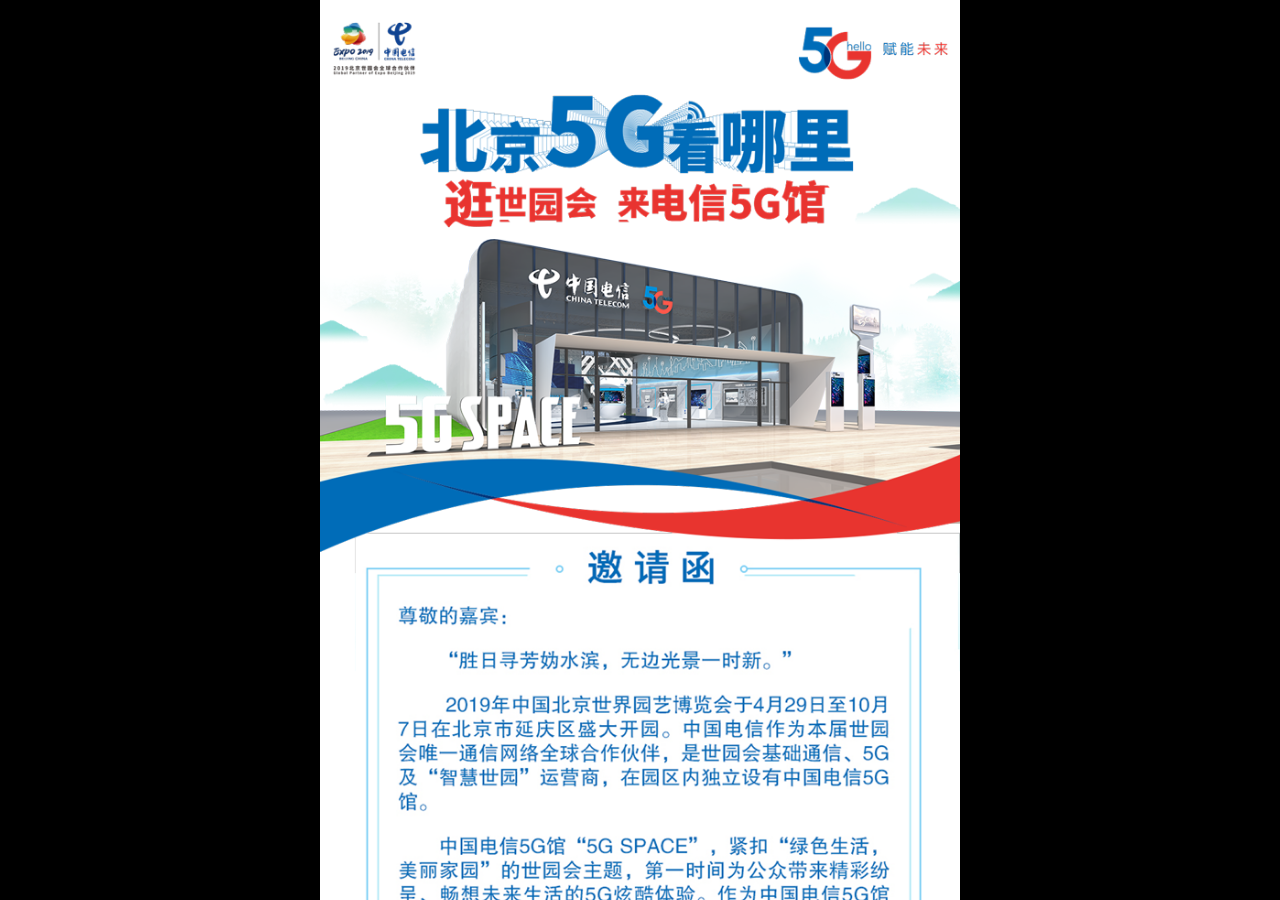
==== index.html @ b51d84d6 "音乐自动播放" ====
<!DOCTYPE html>
<html lang="zh-CN">
<head>
    <meta charset="utf-8"/>
    <meta HTTP-EQUIV="pragma" CONTENT="no-cache">
    <meta HTTP-EQUIV="Cache-Control" CONTENT="no-cache, must-revalidate">
    <meta HTTP-EQUIV="expires" CONTENT="0">
    <meta name="apple-touch-fullscreen" content="yes"/>
    <meta name="format-detection" content="telephone=no"/>
    <meta name="apple-mobile-web-app-capable" content="yes"/>
    <meta name="apple-mobile-web-app-status-bar-style" content="black"/>
    <meta http-equiv="Expires" content="-1"/>
    <meta http-equiv="pragram" content="no-cache"/>


    <title></title>
    <script type="text/javascript">
        if (/Android (\d+\.\d+)/.test(navigator.userAgent)) {
            var version = parseFloat(RegExp.$1);
            if (version > 2.3) {
                var phoneScale = parseInt(window.screen.width) / 640;
                document.write('<meta name="viewport" content="width=640, minimum-scale = ' + phoneScale + ', maximum-scale = ' + phoneScale + ', target-densitydpi=device-dpi">');
            } else {
                var phoneScale = parseInt(window.screen.width) / 640;
                document.write('<meta name="viewport" content="width=640, minimum-scale = ' + phoneScale + ', maximum-scale = ' + phoneScale + ', target-densitydpi=device-dpi">');
                //document.write('<meta name="viewport" content="width=640, target-densitydpi=device-dpi">');
            }
        } else {
            document.write('<meta name="viewport" content="width=640, user-scalable=no, target-densitydpi=device-dpi">');
        }
    </script>

    <link rel="stylesheet" type="text/css" href="config/css/tcool2.css"/>
    <link rel="stylesheet" type="text/css" href="testcss/index.css"/>
    <link rel="stylesheet" type="text/css" href="testcss/test.css"/>
</head>

<body class="app" >
	<audio autoplay>
		<source src="bgm04.mp3" type="audio/mpeg">
		您的浏览器不支持 audio 元素。
	</audio>
<section id="app-content" >
    <section class="pages"  >
		<section class="page white"> 
            <img class="title_01" src="images/asd1.png"/>             
        </section>		
		
		<section class="page white"> 
            <img class="title_02" src="images/asd2.png"/>             
        </section>		

		<section class="page white"> 
            <img class="title_02" src="images/asd3.png"/>             
        </section>		
		
		<section class="page white"> 
            <img class="title_02" src="images/asd4.png"/>             
        </section>		
		
		<section class="page white"> 
            <img class="title_02" src="images/asd5.png"/>             
        </section>		
		
		<section class="page white"> 
            <img class="title_02" src="images/asd6.png"/>             
        </section>		
		
		<section class="page white"> 
            <img class="title_02" src="images/asd7.png"/>             
        </section>		
        		
  
    </section>
</section>

<!--<script src="../target/target-script.js"></script>-->

<script type="text/javascript" src="config/js/mini/preloadjs-0.4.1.js"></script>
<script type="text/javascript" src="config/user/libConfig.js"></script>
<script type="text/javascript" src="config/js/mini/jquery-2.1.1.js"></script>
<script type="text/javascript" src="config/js/mini/jquery.touchSwipe.js"></script>
<!--<script type="text/javascript" src="config/js/new_wxshare.js"></script>-->
 <script type="text/javascript" src="config/js/mini/WeixinApi.js"></script>

<script type="text/javascript" src="config/js/tcool.js"></script>
<script type="text/javascript">
			var link = window.location.href;
            // 开启Api的debug模式
            WeixinApi.enableDebugMode();
            // 给按钮增加click事件：请不要太纠结这个写法，demo而已
            var addEvent = function(elId,listener){
                document.getElementById(elId)
                        .addEventListener('click',function(e){
                            if(!window.WeixinApi || !window.WeixinJSBridge) {
                                alert('请确认您是在微信内置浏览器中打开的，并且WeixinApi.js已正确引用');
                                e.preventDefault();
                                return false;
                            }
                            listener(this,e);
                        },false);
            };
            // 两个Flag
            
            var optionMenuOn = true;
            var toolbarOn = true;
            // 需要分享的内容，请放到ready里
            WeixinApi.ready(function(Api) {
                // 微信分享的数据
                var wxData = {
                    "appId": "", // 服务号可以填写appId
                    "imgUrl" : link+'/images/share.jpg',
                    "link" : link,
                    "title": "中国电信世园会5G馆”邀请函 ",
                    "desc" : ""                    
                };
                // 分享的回调
                var wxCallbacks = {
                    // 分享操作开始之前
                    ready : function() {
                        // 你可以在这里对分享的数据进行重组
                       // alert("准备分享");
                    },
                    // 分享被用户自动取消
                    cancel : function(resp) {
                        // 你可以在你的页面上给用户一个小Tip，为什么要取消呢？
                        //alert("分享被取消，msg=" + resp.err_msg);
                    },
                    // 分享失败了
                    fail : function(resp) {
                        // 分享失败了，是不是可以告诉用户：不要紧，可能是网络问题，一会儿再试试？
                       // alert("分享失败，msg=" + resp.err_msg);
                    },
                    // 分享成功
                    confirm : function(resp) {
                        // 分享成功了，我们是不是可以做一些分享统计呢？
                      //  alert("分享成功，msg=" + resp.err_msg);
                    },
                    // 整个分享过程结束
                    all : function(resp,shareTo) {
                        // 如果你做的是一个鼓励用户进行分享的产品，在这里是不是可以给用户一些反馈了？
                       // alert("分享" + (shareTo ? "到" + shareTo : "") + "结束，msg=" + resp.err_msg);
                    }
                };
                // 用户点开右上角popup菜单后，点击分享给好友，会执行下面这个代码
//              Api.shareToFriend(wxData, wxCallbacks);
                // 点击分享到朋友圈，会执行下面这个代码
                Api.shareToTimeline(wxData, wxCallbacks);
                // 点击分享到腾讯微博，会执行下面这个代码
//              Api.shareToWeibo(wxData, wxCallbacks);
                // iOS上，可以直接调用这个API进行分享，一句话搞定
                Api.generalShare(wxData,wxCallbacks);
                // 有可能用户是直接用微信“扫一扫”打开的，这个情况下，optionMenu是off状态
                // 为了方便用户测试，我先来trigger show一下
//              var elOptionMenu = document.getElementById('optionMenu');
//              elOptionMenu.click(); // 先隐藏
//              elOptionMenu.click(); // 再显示
            });

        </script>

<!-- SiteCatalyst code version: H.25.5.
Copyright 1997-2008 Omniture, Inc. More info available at http://www.omniture.com -->
<script language="JavaScript" type="text/javascript" src="scripts/s_code_microsite_p4.js"></script>
<script language="JavaScript" type="text/javascript">
		s.pageName="cn:campaign:ctv:curveduhdwap_20141111_371:homepage"
		s.hier1="cn>campaign>ctv>curveduhdwap_20141111_371>homepage"
		s.channel="cn:campaign"
		s.prop1="cn"
		s.prop2="cn:campaign"
		s.prop3="cn:campaign:ctv"
		s.prop4="cn:campaign:ctv:curveduhdwap_20141111_371"
		s.prop5="cn:campaign:ctv:curveduhdwap_20141111_371:homepage"

/************* LOCALIZE THE RSID AND DO NOT ALTER ANYTHING BELOW THIS LINE ! **************/
		var s_code=s.t();if(s_code)document.write(s_code)
</script>
<script language="JavaScript" type="text/javascript">
//	<!--
	if(navigator.appVersion.indexOf('MSIE')>=0)document.write(unescape('%3C')+'\!-'+'-')
	//-->
</script>
<noscript>
</noscript><!--/DO NOT REMOVE/-->
<!-- End SiteCatalyst code version: H.25.5. -->
<!--
<script type="text/javascript">
    window.WeinreServerId = "http://127.0.0.1:8080/project/index.html#anonymous";
</script>-->
</body>
</html>
---- config/css/tcool2.css ----
body {
    font-family: "Arial";
    font-size: 75%;
    color: #000;
    background: #000;
    margin: 0;
    padding: 0;
    font-weight: normal;
    -webkit-overflow-scrolling: touch;
}
html.app, body.app {
    height: 100%;
    position: relative;
    overflow: hidden;
}
a, img {
	outline:none;
	blr:expression(this.onFocus=this.blur());
    -webkit-touch-callout: none; /* 禁止长按链接与图片弹出菜单 */
}
html, body {
    -webkit-user-select: none;   /* 禁止选中文本（如无文本选中需求，此为必选项） */
    user-select: none;
}

.app{}
#app-content {
    min-width: 200px;
    max-width: 640px;
    /*width: 100%;*/
    height: 100%;
    overflow: hidden;
    margin: auto;
    /*display: none;*/
    position: relative;
    /*background: #ffff00;*/
}
div {
    display: block;
}

.pages {
    position: relative;
    width: 100%;
    height: 100%;
    overflow: hidden;
    z-index: 1;
}
.page.high {
    background: #000000;
}
.page{
    height: 100%;
    position: relative;
    width: 100%;
    overflow: hidden;
    /*border: 3px skyblue solid;*/
    /*background-color: #07A326;*/
}
.pageScreens{width: 100%;height: 100%;display: -webkit-box;-webkit-box-orient:horizontal;}
.page-screen{width: 100%;height: 100%;}


.page-content {
    width: 100%;
    height: 2px;
    position: absolute;
    top: 50%;
    left: 0;
    margin-top: -1px;
    /*border: 3px #07A326 solid;*/
}

*{
    -webkit-transition-property: all ;
    -moz-transition-property: all ;
    -ms-transition-property: all ;
    -o-transition-property: all ;
    transition-property: all ;
}



/*+++++++++ weixinShare closeBtn样式++++++++++++++++++++++++++++=*/
.m-weixinShareLayer {
    width: 640px;
    height: 100%;
    text-align: center;
    position: absolute;
    display: none;
    opacity: 0;
    top:0px;
    left:0px;
    transition: all .5s ease-out;
    background-color: rgba(0, 0, 0, 0);    
}
.sharelayer{
    position: absolute;
 	top:0px;
    left:0px;
    width: 640px;
    height: 100%;
    background-color: rgba(255, 0, 0, 0);    
}
.m-show{display: block;}
.page-link .pop-show{
    background-color: rgba(0, 0, 0, .6);
	opacity: 1;
}
.m-weixinShareLayer-close {
    width: 100px;
    height: 100px;
    background: rgba(255, 0, 0, .6);
    border-radius: 50%;
    display: block;
    position: absolute;
    top: -30px;
    right: -30px;
    -webkit-transition: all .6s;
    -webkit-transform: translate(100%, -100%)
}
.m-weixinShareLayer-close::after, .m-weixinShareLayer-close::before {
    width: 42px;
    height: 4px;
    background-color: #fff;
    border-radius: 2px;
    content: '';
    display: block;
    position: absolute;
    bottom: 35px;
    left: 15px;
    -webkit-transform: rotateZ(45deg);
}

.m-weixinShareLayer-close::before {
    -webkit-transform: rotateZ(-45deg);
}

.m-weixinShareLayer-close::after {
    -webkit-transform: rotateZ(45deg);
}

.pop-show .m-weixinShareLayer-close {
    -webkit-transform: translate(0%, 0);
    transform: translate(0%, 0);
}
/*+++++++++ weixinShare closeBtn样式++++++++++++++++++++++++++++=*/
/*+++++++++++动画+++++++++++*/
.fade{opacity: 0;}
.start .fade{opacity: 1;}
.up .fade , .down .fade {opacity: 0;}

.moveL30{position: absolute;-webkit-transform:translateX(-30px);transform:translateX(-30px);}
.start .moveL30{-webkit-transform:translateX(0px);transform:translateX(0px);}
.up .moveL30,.down .moveL30{-webkit-transform:translateX(-30px);transform:translateX(-30px);}

.moveL50{position: absolute;-webkit-transform:translateX(-50px);transform:translateX(-50px);}
.start .moveL50{-webkit-transform:translateX(0px);transform:translateX(0px);}
.up .moveL50,.down .moveL50{-webkit-transform:translateX(-50px);transform:translateX(-50px);}

.moveL80{position: absolute;-webkit-transform:translateX(-80px);transform:translateX(-80px);}
.start .moveL80{-webkit-transform:translateX(0px);transform:translateX(0px);}
.up .moveL80,.down .moveL80{-webkit-transform:translateX(-80px);transform:translateX(-80px);}

.moveL120{position: absolute;-webkit-transform:translateX(-120px);transform:translateX(-120px);}
.start .moveL120{-webkit-transform:translateX(0px);transform:translateX(0px);}
.up .moveL120,.down .moveL120{-webkit-transform:translateX(-120px);transform:translateX(-120px);}

.moveL150{position: absolute;-webkit-transform:translateX(-150px);transform:translateX(-150px);}
.start .moveL150{-webkit-transform:translateX(0px);transform:translateX(0px);}
.up .moveL150,.down .moveL150{-webkit-transform:translateX(-150px);transform:translateX(-150px);}

.moveL200{position: absolute;-webkit-transform:translateX(-200px);transform:translateX(-200px);}
.start .moveL200{-webkit-transform:translateX(0px);transform:translateX(0px);}
.up .moveL200,.down .moveL200{-webkit-transform:translateX(-200px);transform:translateX(-200px);}

.moveL250{position: absolute;-webkit-transform:translateX(-250px);transform:translateX(-250px);}
.start .moveL250{-webkit-transform:translateX(0px);transform:translateX(0px);}
.up .moveL250,.down .moveL250{-webkit-transform:translateX(-250px);transform:translateX(-250px);}

.moveL300{position: absolute;-webkit-transform:translateX(-300px);transform:translateX(-300px);}
.start .moveL300{-webkit-transform:translateX(0px);transform:translateX(0px);}
.up .moveL300,.down .moveL300{-webkit-transform:translateX(-300px);transform:translateX(-300px);}

.moveL400{position: absolute;-webkit-transform:translateX(-400px);transform:translateX(-400px);}
.start .moveL400{-webkit-transform:translateX(0px);transform:translateX(0px);}
.up .moveL400,.down .moveL400{-webkit-transform:translateX(-400px);transform:translateX(-400px);}

.moveL500{position: absolute;-webkit-transform:translateX(-500px);transform:translateX(-500px);}
.start .moveL500{-webkit-transform:translateX(0px);transform:translateX(0px);}
.up .moveL500,.down .moveL500{-webkit-transform:translateX(-500px);transform:translateX(-500px);}

.moveR30{position: absolute;-webkit-transform:translateX(30px);transform:translateX(30px);}
.start .moveR30{-webkit-transform:translateX(0px);transform:translateX(0px);}
.up .moveR30,.down .moveR30{-webkit-transform:translateX(30px);transform:translateX(30px);}

.moveR50{position: absolute;-webkit-transform:translateX(50px);transform:translateX(50px);}
.start .moveR50{-webkit-transform:translateX(0px);transform:translateX(0px);}
.up .moveR50,.down .moveR50{-webkit-transform:translateX(50px);transform:translateX(50px);}

.moveR80{position: absolute;-webkit-transform:translateX(80px);transform:translateX(80px);}
.start .moveR80{-webkit-transform:translateX(0px);transform:translateX(0px);}
.up .moveR80,.down .moveR80{-webkit-transform:translateX(80px);transform:translateX(80px);}

.moveR120{position: absolute;-webkit-transform:translateX(120px);transform:translateX(120px);}
.start .moveR120{-webkit-transform:translateX(0px);transform:translateX(0px);}
.up .moveR120,.down .moveR120{-webkit-transform:translateX(120px);transform:translateX(120px);}

.moveR150{position: absolute;-webkit-transform:translateX(180px);transform:translateX(180px);}
.start .moveR150{-webkit-transform:translateX(0px);transform:translateX(0px);}
.up .moveR150,.down .moveR150{-webkit-transform:translateX(180px);transform:translateX(180px);}

.moveR200{position: absolute;-webkit-transform:translateX(200px);transform:translateX(200px);}
.start .moveR200{-webkit-transform:translateX(0px);transform:translateX(0px);}
.up .moveR200,.down .moveR200{-webkit-transform:translateX(200px);transform:translateX(200px);}

.moveR250{position: absolute;-webkit-transform:translateX(250px);transform:translateX(250px);}
.start .moveR250{-webkit-transform:translateX(0px);transform:translateX(0px);}
.up .moveR250,.down .moveR250{-webkit-transform:translateX(250px);transform:translateX(250px);}

.moveR300{position: absolute;-webkit-transform:translateX(300px);transform:translateX(300px);}
.start .moveR300{-webkit-transform:translateX(0px);transform:translateX(0px);}
.up .moveR300,.down .moveR300{-webkit-transform:translateX(300px);transform:translateX(300px);}

.moveR400{position: absolute;-webkit-transform:translateX(400px);transform:translateX(400px);}
.start .moveR400{-webkit-transform:translateX(0px);transform:translateX(0px);}
.up .moveR400,.down .moveR400{-webkit-transform:translateX(400px);transform:translateX(400px);}

.moveR500{position: absolute;-webkit-transform:translateX(500px);transform:translateX(500px);}
.start .moveR500{-webkit-transform:translateX(0px);transform:translateX(0px);}
.up .moveR500,.down .moveR500{-webkit-transform:translateX(500px);transform:translateX(500px);}


.moveT30{position: absolute;-webkit-transform:translateY(-30px);transform:translateY(-30px);}
.start .moveT30{ -webkit-transform:translateY(0px);transform:translateY(0px);}
.up .moveT30{-webkit-transform:translateY(-30px);transform:translateY(-30px);}
.down .moveT30{-webkit-transform:translateY(30px);transform:translateY(30px);}

.moveT50{position: absolute;-webkit-transform:translateY(-50px);transform:translateY(-50px);}
.start .moveT50{ -webkit-transform:translateY(0px);transform:translateY(0px);}
.up .moveT50{-webkit-transform:translateY(-50px);transform:translateY(-50px);}
.down .moveT50{-webkit-transform:translateY(50px);transform:translateY(50px);}

.moveT80{position: absolute;-webkit-transform:translateY(-80px);transform:translateY(-80px);}
.start .moveT80{ -webkit-transform:translateY(0px);transform:translateY(0px);}
.up .moveT80{-webkit-transform:translateY(-80px);transform:translateY(-80px);}
.down .moveT80{-webkit-transform:translateY(80px);transform:translateY(80px);}

.moveT120{position: absolute;-webkit-transform:translateY(-120px);transform:translateY(-120px);}
.start .moveT120{ -webkit-transform:translateY(0px);transform:translateY(0px);}
.up .moveT120{-webkit-transform:translateY(-120px);transform:translateY(-120px);}
.down .moveT120{-webkit-transform:translateY(120px);transform:translateY(120px);}

.moveT150{position: absolute;-webkit-transform:translateY(-150px);transform:translateY(-150px);}
.start .moveT150{ -webkit-transform:translateY(0px);transform:translateY(0px);}
.up .moveT150{-webkit-transform:translateY(-150px);transform:translateY(-150px);}
.down .moveT150{-webkit-transform:translateY(150px);transform:translateY(150px);}

.moveT200{position: absolute;-webkit-transform:translateY(-200px);transform:translateY(-200px);}
.start .moveT200{ -webkit-transform:translateY(0px);transform:translateY(0px);}
.up .moveT200{-webkit-transform:translateY(-200px);transform:translateY(-200px);}
.down .moveT200{-webkit-transform:translateY(200px);transform:translateY(200px);}

.moveT250{position: absolute;-webkit-transform:translateY(-250px);transform:translateY(-250px);}
.start .moveT250{ -webkit-transform:translateY(0px);transform:translateY(0px);}
.up .moveT250{-webkit-transform:translateY(-250px);transform:translateY(-250px);}
.down .moveT250{-webkit-transform:translateY(250px);transform:translateY(250px);}

.moveT300{position: absolute;-webkit-transform:translateY(-300px);transform:translateY(-300px);}
.start .moveT300{ -webkit-transform:translateY(0px);transform:translateY(0px);}
.up .moveT300{-webkit-transform:translateY(-300px);transform:translateY(-300px);}
.down .moveT300{-webkit-transform:translateY(300px);transform:translateY(300px);}

.moveT400{position: absolute;-webkit-transform:translateY(-400px);transform:translateY(-400px);}
.start .moveT400{ -webkit-transform:translateY(0px);transform:translateY(0px);}
.up .moveT400{-webkit-transform:translateY(-400px);transform:translateY(-400px);}
.down .moveT400{-webkit-transform:translateY(400px);transform:translateY(400px);}

.moveT500{position: absolute;-webkit-transform:translateY(-500px);transform:translateY(-500px);}
.start .moveT500{ -webkit-transform:translateY(0px);transform:translateY(0px);}
.up .moveT500{-webkit-transform:translateY(-500px);transform:translateY(-500px);}
.down .moveT500{-webkit-transform:translateY(500px);transform:translateY(500px);}


.moveB30{position: absolute;-webkit-transform:translateY(30px);transform:translateY(30px);}
.start .moveB30{ -webkit-transform:translateY(0px);transform:translateY(0px);}
.up .moveB30{-webkit-transform:translateY(30px);transform:translateY(30px);}
.down .moveB30{-webkit-transform:translateY(-30px);transform:translateY(-30px);}

.moveB50{position: absolute;-webkit-transform:translateY(50px);transform:translateY(50px);}
.start .moveB50{ -webkit-transform:translateY(0px);transform:translateY(0px);}
.up .moveB50{-webkit-transform:translateY(50px);transform:translateY(50px);}
.down .moveB50{-webkit-transform:translateY(-50px);transform:translateY(-50px);}

.moveB80{position: absolute;-webkit-transform:translateY(80px);transform:translateY(80px);}
.start .moveB80{ -webkit-transform:translateY(0px);transform:translateY(0px);}
.up .moveB80{-webkit-transform:translateY(80px);transform:translateY(80px);}
.down .moveB80{-webkit-transform:translateY(-80px);transform:translateY(-80px);}

.moveB120{position: absolute;-webkit-transform:translateY(120px);transform:translateY(120px);}
.start .moveB120{ -webkit-transform:translateY(0px);transform:translateY(0px);}
.up .moveB120{-webkit-transform:translateY(120px);transform:translateY(120px);}
.down .moveB120{-webkit-transform:translateY(-120px);transform:translateY(-120px);}

.moveB150{position: absolute;-webkit-transform:translateY(150px);transform:translateY(150px);}
.start .moveB150{ -webkit-transform:translateY(0px);transform:translateY(0px);}
.up .moveB150{-webkit-transform:translateY(150px);transform:translateY(150px);}
.down .moveB150{-webkit-transform:translateY(-150px);transform:translateY(-150px);}

.moveB200{position: absolute;-webkit-transform:translateY(200px);transform:translateY(200px);}
.start .moveB200{ -webkit-transform:translateY(0px);transform:translateY(0px);}
.up .moveB200{-webkit-transform:translateY(200px);transform:translateY(200px);}
.down .moveB200{-webkit-transform:translateY(-200px);transform:translateY(-200px);}

.moveB300{position: absolute;-webkit-transform:translateY(300px);transform:translateY(300px);}
.start .moveB300{ -webkit-transform:translateY(0px);transform:translateY(0px);}
.up .moveB300{-webkit-transform:translateY(300px);transform:translateY(300px);}
.down .moveB300{-webkit-transform:translateY(-300px);transform:translateY(-300px);}

.moveB400{position: absolute;-webkit-transform:translateY(400px);transform:translateY(400px);}
.start .moveB400{ -webkit-transform:translateY(0px);transform:translateY(0px);}
.up .moveB400{-webkit-transform:translateY(400px);transform:translateY(400px);}
.down .moveB400{-webkit-transform:translateY(-400px);transform:translateY(-400px);}

.moveB500{position: absolute;-webkit-transform:translateY(500px);transform:translateY(500px);}
.start .moveB500{ -webkit-transform:translateY(0px);transform:translateY(0px);}
.up .moveB500{-webkit-transform:translateY(500px);transform:translateY(500px);}
.down .moveB500{-webkit-transform:translateY(-500px);transform:translateY(-500px);}

.scale30{-webkit-transform:scale(.3);transform:scale(.3);}
.start .scale30{-webkit-transform:scale(1);transform:scale(1);}
.up .scale30,.down .scale30{-webkit-transform:scale(.3);transform:scale(.3);}

.scale50{-webkit-transform:scale(.5);transform:scale(.5);}
.start .scale50{-webkit-transform:scale(1);transform:scale(1);}
.up .scale50,.down .scale50{-webkit-transform:scale(.5);transform:scale(.5);}

.scale60{-webkit-transform:scale(.6);transform:scale(.6);}
.start .scale60{-webkit-transform:scale(1);transform:scale(1);}
.up .scale60,.down .scale60{-webkit-transform:scale(.6);transform:scale(.6);}

.skewXL30{-webkit-transform:skewX(30deg);transform:skewX(30deg);}
.start .skewXL30{-webkit-transform:skewX(0deg);transform:skewX(0deg);}
.up .skewXL30,.down .skewLX30{-webkit-transform:skewX(30deg);transform:skewX(30deg);}

.skewXL45{-webkit-transform:skewX(45deg);transform:skewX(45deg);}
.start .skewXL45{-webkit-transform:skewX(0deg);transform:skewX(0deg);}
.up .skewXL45,.down .skewXL45{-webkit-transform:skewX(45deg);transform:skewX(45deg);}

.skewXL60{-webkit-transform:skewX(60deg);transform:skewX(60deg);}
.start .skewXL60{-webkit-transform:skewX(0deg);transform:skewX(0deg);}
.up .skewXL60,.down .skewXL60{-webkit-transform:skewX(60deg);transform:skewX(60deg);}

.skewXL90{-webkit-transform:skewX(90deg);transform:skewX(90deg);}
.start .skewXL90{-webkit-transform:skewX(0deg);transform:skewX(0deg);}
.up .skewXL90,.down .skewXL90{-webkit-transform:skewX(90deg);transform:skewX(90deg);}


.skewXR30{-webkit-transform:skewX(-30deg);transform:skewX(-30deg);}
.start .skewXR30{-webkit-transform:skewX(0deg);transform:skewX(0deg);}
.up .skewXR30,.down .skewXR30{-webkit-transform:skewX(-30deg);transform:skewX(-30deg);}

.skewXR45{-webkit-transform:skewX(-45deg);transform:skewX(-45deg);}
.start .skewXR45{-webkit-transform:skewX(0deg);transform:skewX(0deg);}
.up .skewXR45,.down .skewXR45{-webkit-transform:skewX(-45deg);transform:skewX(-45deg);}

.skewXR60{-webkit-transform:skewX(-60deg);transform:skewX(-60deg);}
.start .skewXR60{-webkit-transform:skewX(0deg);transform:skewX(0deg);}
.up .skewXR60,.down .skewXR60{-webkit-transform:skewX(-60deg);transform:skewX(-60deg);}

.skewXR90{-webkit-transform:skewX(-90deg);transform:skewX(-90deg);}
.start .skewXR90{-webkit-transform:skewX(0deg);transform:skewX(0deg);}
.up .skewXR90,.down .skewXR90{-webkit-transform:skewX(-90deg);transform:skewX(-90deg);}



.skewY30{-webkit-transform:skew(30deg,30deg);transform:skew(30deg,30deg);}
.start .skewY30{-webkit-transform:skew(0deg,0deg);transform:skew(0deg,0deg);}
.up .skewY30,.down .skewY30{-webkit-transform:skew(30deg,30deg);transform:skew(30deg,30deg);}

.rotateX90{-webkit-transform:rotateX(90deg);transform:rotateX(90deg);}
.start .rotateX90{-webkit-transform:rotateX(0deg);transform:rotateX(0deg);}
.up .rotateX90,.down .rotateX90{-webkit-transform:rotateX(90deg);transform:rotateX(90deg);}


.rotateY90{-webkit-transform:rotateY(90deg);transform:rotateY(90deg);}
.start .rotateY90{-webkit-transform:rotateY(0deg);transform:rotateY(0deg);}
.up .rotateY90,.down .rotateY90{-webkit-transform:rotateY(90deg);transform:rotateY(90deg);}

.rotate30{-webkit-transform:rotate(30deg);transform:rotate(30deg);}
.start .rotate30{ -webkit-transform:rotate(0deg);transform:rotate(0deg);}
.up .rotate30,.down .rotate30{-webkit-transform:rotate(30deg);transform:rotate(30deg);}

.rotate45{-webkit-transform:rotate(45deg);transform:rotate(45deg);}
.start .rotate45{ -webkit-transform:rotate(0deg);transform:rotate(0deg);}
.up .rotate45,.down .rotate45{-webkit-transform:rotate(45deg);transform:rotate(45deg);}

.rotate60{-webkit-transform:rotate(60deg);transform:rotate(60deg);}
.start .rotate60{ -webkit-transform:rotate(0deg);transform:rotate(0deg);}
.up .rotate60,.down .rotate60{-webkit-transform:rotate(60deg);transform:rotate(60deg);}

.rotate90{-webkit-transform:rotate(90deg);transform:rotate(90deg);}
.start .rotate90{ -webkit-transform:rotate(0deg);transform:rotate(0deg);}
.up .rotate90,.down .rotate90{-webkit-transform:rotate(90deg);transform:rotate(90deg);}

.r9{-webkit-transform:rotate(90deg) scale(.1);transform:rotate(90deg) scale(.1);}
.start .r9{ -webkit-transform:rotate(0deg) scale(1);transform:rotate(0deg) scale(1);}
.up .r9,.down .r9{-webkit-transform:rotate(90deg) scale(.1);transform:rotate(90deg) scale(.1);}

.moveL100{-webkit-transform:translateX(-100%);transform:translateX(-100%);}
.start .moveL100{-webkit-transform:translateX(0%);transform:translateX(0%);}
.up .moveL100, .down .moveL100{-webkit-transform:translateX(-100%);transform:translateX(-100%);}

/*//++++ duration++++++++++++++++++++++*/
.duration_01{
    -webkit-transition-duration: .1s;
    -moz-transition-duration: .1s ;
    -ms-transition-duration: .1s ;
    -o-transition-duration: .1s ;
    transition-duration:.1s;
}
.duration_02{
    -webkit-transition-duration: .2s;
    -moz-transition-duration: .2s ;
    -ms-transition-duration: .2s ;
    -o-transition-duration: .2s ;
    transition-duration:.2s;
}
.duration_03{
    -webkit-transition-duration: .3s;
    -moz-transition-duration: .3s ;
    -ms-transition-duration: .3s ;
    -o-transition-duration: .3s ;
    transition-duration:.3s;
}
.duration_04{
    -webkit-transition-duration: .4s;
    -moz-transition-duration: .4s ;
    -ms-transition-duration: .4s ;
    -o-transition-duration: .4s ;
    transition-duration:.4s;
}
.duration_05{
    -webkit-transition-duration: .5s;
    -moz-transition-duration: .5s ;
    -ms-transition-duration: .5s ;
    -o-transition-duration: .5s ;
    transition-duration:.5s;
}
.duration_06{
    -webkit-transition-duration: .6s;
    -moz-transition-duration: .6s ;
    -ms-transition-duration: .6s ;
    -o-transition-duration: .6s ;
    transition-duration:.6s;
}
.duration_07{
    -webkit-transition-duration: .7s;
    -moz-transition-duration: .7s ;
    -ms-transition-duration: .7s ;
    -o-transition-duration: .7s ;
    transition-duration:.7s;
}
.duration_08{
    -webkit-transition-duration: .8s;
    -moz-transition-duration: .8s ;
    -ms-transition-duration: .8s ;
    -o-transition-duration: .8s ;
    transition-duration:.8s;
}
.duration_09{
    -webkit-transition-duration: .9s;
    -moz-transition-duration: .9s ;
    -ms-transition-duration: .9s ;
    -o-transition-duration: .9s ;
    transition-duration:.9s;
}
.duration_10{
    -webkit-transition-duration: 1s;
    -moz-transition-duration: 1s ;
    -ms-transition-duration: 1s ;
    -o-transition-duration: 1s ;
    transition-duration:1s;
}
.duration_12{
    -webkit-transition-duration: 1.2s;
    -moz-transition-duration: 1.2s ;
    -ms-transition-duration: 1.2s ;
    -o-transition-duration: 1.2s ;
    transition-duration:1.2s;
}
.duration_14{
    -webkit-transition-duration: 1.4s;
    -moz-transition-duration: 1.4s ;
    -ms-transition-duration: 1.4s ;
    -o-transition-duration: 1.4s ;
    transition-duration:1.4s;
}
.duration_16{
    -webkit-transition-duration: 1.6s;
    -moz-transition-duration: 1.6s ;
    -ms-transition-duration: 1.6s ;
    -o-transition-duration: 1.6s ;
    transition-duration:1.6s;
}
.duration_18{
    -webkit-transition-duration: 1.8s;
    -moz-transition-duration: 1.8s ;
    -ms-transition-duration: 1.8s ;
    -o-transition-duration: 1.8s ;
    transition-duration:1.8s;
}
.duration_20{
    -webkit-transition-duration: 2s;
    -moz-transition-duration: 2s ;
    -ms-transition-duration: 2s ;
    -o-transition-duration: 2s ;
    transition-duration:2s;
}

/*++++++++duration++++++++*/


/*//++++ delay ++++++++++++++++++++++*/
.start .delay_01{
    -webkit-transition-delay: .1s;
    -moz-transition-delay: .1s ;
    -ms-transition-delay: .1 ;
    -o-transition-delay: .1s ;
    transition-delay:.1s;
}
.start .delay_02{
    -webkit-transition-delay: .2s;
    -moz-transition-delay: .2s ;
    -ms-transition-delay: .2s;
    -o-transition-delay: .2s ;
    transition-delay:.2s;
}
.start .delay_03{
    -webkit-transition-delay: .3s;
    -moz-transition-delay: .3s ;
    -ms-transition-delay: .3s;
    -o-transition-delay: .3s;
    transition-delay:.3s;
}
.up .delay_01 , .down .delay_01, .up .delay_02 , .down .delay_02,.up .delay_03 , .down .delay_03{
    -webkit-transition-delay: .6s;
    -moz-transition-delay: .6s ;
    -ms-transition-delay: .6s ;
    -o-transition-delay: .6s ;
    transition-delay:.6s;
}
.start .delay_04{
    -webkit-transition-delay: .4s;
    -moz-transition-delay: .4s ;
    -ms-transition-delay: .4s;
    -o-transition-delay: .4s;
    transition-delay:.4s;
}
.start .delay_05{
    -webkit-transition-delay: .5s;
    -moz-transition-delay: .5s ;
    -ms-transition-delay: .5s;
    -o-transition-delay: .5s;
    transition-delay:.5s;
}
.up .delay_04 , .down .delay_04,.up .delay_05 , .down .delay_05{
    -webkit-transition-delay: .5s;
    -moz-transition-delay: .5s ;
    -ms-transition-delay: .5s;
    -o-transition-delay: .5s;
    transition-delay:.5s;
}
.start .delay_06{
    -webkit-transition-delay: .6s;
    -moz-transition-delay: .6s ;
    -ms-transition-delay: .6s;
    -o-transition-delay: .6s;
    transition-delay:.6s;
}
.up .delay_06 , .down .delay_06{
    -webkit-transition-delay: .4s;
    -moz-transition-delay: .4s ;
    -ms-transition-delay: .4s ;
    -o-transition-delay: .4s ;
    transition-delay:.4s;
}
.start .delay_07{
    -webkit-transition-delay: .7s;
    -moz-transition-delay: .7s ;
    -ms-transition-delay: .7s;
    -o-transition-delay: .7s;
    transition-delay:.7s;
}
.up .delay_07 , .down .delay_07{
    -webkit-transition-delay: .3s;
    -moz-transition-delay: .3s ;
    -ms-transition-delay: .3s ;
    -o-transition-delay: .3s ;
    transition-delay:.3s;
}

.start .delay_08{
    -webkit-transition-delay: .8s;
    -moz-transition-delay: .8s ;
    -ms-transition-delay: .8s;
    -o-transition-delay: .8s;
    transition-delay:.8s;
}
.up .delay_08, .down .delay_08{
    -webkit-transition-delay: .2s;
    -moz-transition-delay: .2s ;
    -ms-transition-delay: .2s ;
    -o-transition-delay:.2s ;
    transition-delay:.2s;
}
.start .delay_09{
    -webkit-transition-delay: .9s;
    -moz-transition-delay: .9s ;
    -ms-transition-delay: .9s;
    -o-transition-delay: .9s;
    transition-delay:.9s;
}
.up .delay_09, .down .delay_09{
    -webkit-transition-delay: .1s;
    -moz-transition-delay: .1s ;
    -ms-transition-delay: .1s ;
    -o-transition-delay:.1s ;
    transition-delay:.1s;
}

.start .delay_10{
    -webkit-transition-delay: 1s;
    -moz-transition-delay: 1s ;
    -ms-transition-delay: 1s ;
    -o-transition-delay: 1s ;
    transition-delay:1s;
}
.up .delay_10 , .down .delay_10 {
    -webkit-transition-delay: .1s;
    -moz-transition-delay: .1s ;
    -ms-transition-delay: .1s ;
    -o-transition-delay: .1s ;
    transition-delay:.1s;
}

.start .delay_12{
    -webkit-transition-delay: 1.2s;
    -moz-transition-delay: 1.2s ;
    -ms-transition-delay: 1.2s ;
    -o-transition-delay: 1.2s ;
    transition-delay:1.2s;
}

.start .delay_14{
    -webkit-transition-delay: 1.4s;
    -moz-transition-delay: 1.4s ;
    -ms-transition-delay: 1.4s ;
    -o-transition-delay: 1.4s ;
    transition-delay:1.4s;
}

.start .delay_16{
    -webkit-transition-delay: 1.6s;
    -moz-transition-delay: 1.6s ;
    -ms-transition-delay: 1.6s ;
    -o-transition-delay: 1.6s ;
    transition-delay:1.6s;
}

.start .delay_18{
    -webkit-transition-delay: 1.8s;
    -moz-transition-delay: 1.8s ;
    -ms-transition-delay: 1.8s ;
    -o-transition-delay: 1.8s ;
    transition-delay:1.8s;
}
.start .delay_20{
    -webkit-transition-delay: 2s;
    -moz-transition-delay: 2s ;
    -ms-transition-delay: 2s ;
    -o-transition-delay: 2s ;
    transition-delay:2s;
}


.up .delay_12 , .down .delay_12,.up .delay_14 , .down .delay_14,.up .delay_16 , .down .delay_16,.up .delay_18 , .down .delay_18,.up .delay_20 , .down .delay_20{
    -webkit-transition-delay: .1s;
    -moz-transition-delay: .1s ;
    -ms-transition-delay: .1s ;
    -o-transition-delay: .1s ;
    transition-delay:.1s;
}

/*//++++ delay ++++++++++++++++++++++*/


/*//++++ loading ++++++++++++++++++++++*/
#loadingUI{
    position: absolute;
    height: 100%;
    width: 100%;
    /*top: 50%;left: 50%;
    margin-left: -16px;*/
    z-index: 999;   
    background-color: rgba(0,0,0,.6);
}
.loadgif{
    /*height: 100%;
    width: 100%;*/
	position: absolute;
	top: 450px;
	left: 50%;
}
.loadui {
    /*margin: 100px auto;*/
    width: 32px;
    height: 32px;
    /*position: relative;*/
}
.cube1, .cube2 {
    background-color: #67CF22;
    width: 30px;
    height: 30px;
    position: absolute;
    top: 0;
    left: 0;
    -webkit-animation: cubemove 1.8s infinite ease-in-out;
    animation: cubemove 1.8s infinite ease-in-out;
}
.cube2 {
    -webkit-animation-delay: -0.9s;
    animation-delay: -0.9s;
}
@-webkit-keyframes cubemove {
    25% { -webkit-transform: translateX(42px) rotate(-90deg) scale(0.5) }
    50% { -webkit-transform: translateX(42px) translateY(42px) rotate(-180deg) }
    75% { -webkit-transform: translateX(0px) translateY(42px) rotate(-270deg) scale(0.5) }
    100% { -webkit-transform: rotate(-360deg) }
}
@keyframes cubemove {
    25% {
        transform: translateX(42px) rotate(-90deg) scale(0.5);
        -webkit-transform: translateX(42px) rotate(-90deg) scale(0.5);
    } 50% {
          transform: translateX(42px) translateY(42px) rotate(-179deg);
          -webkit-transform: translateX(42px) translateY(42px) rotate(-179deg);
      } 50.1% {
            transform: translateX(42px) translateY(42px) rotate(-180deg);
            -webkit-transform: translateX(42px) translateY(42px) rotate(-180deg);
        } 75% {
              transform: translateX(0px) translateY(42px) rotate(-270deg) scale(0.5);
              -webkit-transform: translateX(0px) translateY(42px) rotate(-270deg) scale(0.5);
          } 100% {
                transform: rotate(-360deg);
                -webkit-transform: rotate(-360deg);
            }
}
---- testcss/index.css ----
.p1_logo,.p1Pro,.tipBtn,.p1_title{
    position: absolute;
    left: 50%;
}
.p1_logo{top: 20px;margin-left: -302px;}
.p1Pro{top: -258px;margin-left: -320px;}
.p1_title{top: 140px;margin-left: -223px;}
.tipBtn{top: 250px;margin-left: -100px;}
.k_arrow{position: absolute; top: 35px;left: 65px;}
.tipBtn .z-move, .page .z-move{-webkit-animation: guideTop 1.2s infinite;}

.p2_arrow{position: absolute;left: 50%;}
.p2_arrow{top:30px;margin-left: -25px;}
.p2_map{top:25px;right: 30px;position: absolute;opacity: 0;}
.p2_txtcon{width: 100%;height: 240px; background-color: #000000;opacity: .8;position: absolute;
bottom: 0px;text-align: center;padding-top: 30px;}

.p7_arrow{top:840px;left: 295px;}


.p6_txt{position: absolute;left: 50%; margin:-218px ;top: 145px;}
.p6_btn{position: absolute;left: 50%; top: 12px;margin-left: -100px;}

.qbg{position: absolute;top: 0;}
.pageScreens{position: absolute;top: 0px;}
.page-screen{width: 100%; }

.q_con{left: 55px;top:10px;position: relative;}
.qbg{}

ul{padding:0;margin:0;list-style: none;position: relative;top: 0px;width: 509px;height: 262px;}
.icons{opacity: .6;left: 0px;top: 0px;}
.icons li{width: 200px; height: 60px;line-height: 60px; cursor: pointer;
 position: absolute;top: 0px;padding-top: 8px;padding-left: 10px;}
.icons li a{width: 200px; display: block; height: 60px;  } 
/*background-color: rgba(0,0,0,0);*/
.icons li:nth-child(1){top: 116px;left: 63px; }
.icons li:nth-child(2){top: 116px;left: 310px;}
.icons li:nth-child(3){top: 170px;left: 62px;}
.icons li:nth-child(4){top: 171px;left: 310px;}
.icons li .icon1{padding-top: 26px;}
.icons li .icon2{padding-top: 26px;}
.icons li .icon3{padding-top: 0px;}

.q2{top: 24px;}
.q3{top: 67px;left:2px;}
.q4{top:0px;}
.q4 li{width: 350px;}
.q4 li a{width:350px;}

.q4 li:nth-child(1){top: 115px;left: 92px;}
.q4 li:nth-child(2){top: 176px;left: 92px;height: 46px;overflow: hidden;line-height: 45px;}
.q4 li:nth-child(3){top: 220px;left: 92px;height: 44px;overflow: hidden;line-height: 45px;}
.q4 li:nth-child(4){top: 262px;left: 92px;line-height: 50px;}

/*-webkit-transition: all .1s ease-out ;transition: all .1s ease-out ;*/
.icons li{opacity: 0;}
.icons li.in{opacity: 1;}
/*.icon{padding-top: 20px;}*/


.pop{width: 100%;height: 100%;position: relative;top: -425px;left: 0px;overflow: hidden;transition: all .4s ease-out;
-webkit-transform: translateX(640px);transform: translateX(640px);opacity:0;background:rgba(0,0,0,0) ;}
.page-screen .popIn{-webkit-transform: translateX(0px);transform: translateX(0px);opacity: 1;background:rgba(0,0,0,.5) ;}
.pop .show{display: block;}

#subbtn{position: relative;top: 154px;left: 100px;cursor: pointer;}
#resetbtn{position: relative;top: 175px;left: 93px;cursor: pointer;}
.p7_success{position: absolute;top:0px;left: 0px;width: 100%; height: 100%;display: none;}

.p7_bg{background-color: #000000;width: 100%; height: 100%; opacity: .4;position: absolute;
top: 0px;left: 0px;}
.p7_cuccessImg{position: absolute;top: 112px;left: 45px;}

.p7_fail{position: absolute;top:0px;left: 0px;width: 100%; height: 100%;display: none;}
.p7_failImg{position: relative;top: 112px;left: 45px;}
#p7_againBtn{position: absolute;top: 500px;left: 165px;}
#p7_giveupBtn{position: absolute;top: 600px;left: 158px;}
#p7_rightInfo{position: absolute;top: 370px;left: 180px;color: white;font-family:"黑体" "微软雅黑";
font-size: 30px;width: 330px;font-weight: bold;}

.shareBtn{width: 100px; height: 100px;background-color: #000000;opacity: .6;position: relative;
top:486px;left: 270px;opacity: 0;cursor: pointer;}

.fade08{opacity: 0;}
.start .fade08{opacity: .8;}
.up .fade08 , .down .fade08 {opacity: 0;}

#buyBtn{position: absolute;top:610px;left: 110px;}

@-webkit-keyframes guideTop {
    0% {
        -webkit-transform: translateY(32px);
        opacity: 0
    }
    60% {
        -webkit-transform: translateY(12px);
        opacity: 1
    }
    100% {
        -webkit-transform: translateY(0px);
        opacity: 0
    }
}
---- testcss/test.css ----
@charset "utf-8";
/* CSS Document */

.white {
	background-color:#FFFFFF;
}

.red {
	background-color:#c14c35;
}

.yellow {
	background-color:#e09621;
}

.green {
	background-color:#11b0b2;
}

.blue {
	background-color:#1b558f;
}

.puple {
	background-color:#bc4675;
}

.next_page {
	position:absolute;
	bottom:0px;
	left:0px;
	width:100%;
	height:50px;
	z-index:99;
}

.next_btn {
	position:absolute;
	top:50%;
	left:50%;
	width:46px;
	height:23px;
	margin-left:-23px;
	margin-top:-11px;
}

.logo {
	position:absolute;
	top:2%;
	left:50%;
	width:243px;
	height:74px;
	margin-left:-121px;
	margin-top:0px;
}

.title_01 {
	position:absolute;
	width:100%;
	margin-top:0;
}

.box_1 {
	position:absolute;
	top:50%;
	left:50%;
	width:640px;
	height:320px;
	margin-left:-320px;
	margin-top:1px;
	background-color:#553d2f;
}

.face_1, .face_2, .face_3, .face_4, .face_5  {
	z-index:10;
	position:absolute;
	top:80px;
	left:0px;
	width:246px;
	height:192px;
	margin-left:-123px;
	margin-top:0px;
	-webkit-animation: face_1 10s ease-in-out infinite;
	animation: face_1 10s ease-in-out infinite;
}

.face_2 {
	-webkit-animation: face_2 10s ease-in-out infinite;
}

.face_3 {
	-webkit-animation: face_3 10s ease-in-out infinite;
}

.face_4 {
	-webkit-animation: face_4 10s ease-in-out infinite;
}

.face_5 {
	-webkit-animation: face_5 10s ease-in-out infinite;
}

.fangjiajing {
	position:absolute;
	top:50%;
	left:50%;
	width:640px;
	height:368px;
	margin-left:-320px;
	margin-top:0px;
	z-index:90;
}

.title_02 {
	position:absolute;
	top:10%;
	width:100%;
}

.txt_01 {
	position:absolute;
	top:34%;
	left:50%;
	width:502px;
	height:235px;
	margin-left:-251px;
}

.phone {
	position:absolute;
	bottom:50px;
	left:50%;
	width:502px;
	height:607px;
	margin-left:-251px;
	margin-bottom:-300px;
}

.No_1 {
	position:absolute;
	top:3%;
	left:50%;
	width:158px;
	height:163px;
	margin-left:-79px;
}

.title_03 {
	position:absolute;
	top:22%;
	left:50%;
	width:381px;
	height:167px;
	margin-left:-190px;
}

.circle_01 {
	position:absolute;
	top:42%;
	left:50%;
	width:421px;
	height:419px;
	margin-left:-210px;
}

.face_man, .face_woman {
	position:absolute;
	top:45%;
	left:30%;
	width:246px;
	height:192px;
	margin-left:-123px;
	margin-top:0px;
}

.face_woman {
	left:70%;
}

.txt_02 {
	position:absolute;
	bottom:80px;
	left:50%;
	width:539px;
	height:24px;
	margin-left:-269px;
}

.title_04 {
	position:absolute;
	top:22%;
	left:50%;
	width:483px;
	height:102;
	margin-left:-241px;
}

.bar_1, .bar_2, .bar_3, .bar_4 {
	position:absolute;
	top:36%;
	left:50%;
	width:483px;
	height:100px;
	margin-left:-241px;
	overflow:hidden;
}

.bar_2 {
	top:48%;
}

.bar_3 {
	top:60%;
}

.bar_4 {
	top:72%;
}

.tiao_1, .tiao_2, .tiao_3, .tiao_4 {
	position:absolute;
	top:0px;
	left:0px;
	width:100%;
	height:50px;
	background-color:#dee181;
}

.tiao_2 {
	width:22%;
}

.tiao_3 {
	width:15%;
}

.tiao_4 {
	width:2%;
}

.zz {
	z-index:90;
	position:absolute;
	top:35%;
	left:0px;
	width:78px;
	height:38%;
}

.txt_03 {
	position:absolute;
	top:60px;
	left:0px;
	width:482px;
	height:26px;
}

.txt_04 {
	position:absolute;
	bottom:80px;
	left:50%;
	width:483px;
	height:71px;
	margin-left:-241px;
}

.title_05 {
	position:absolute;
	top:22%;
	left:50%;
	width:483px;
	height:102px;
	margin-left:-241px;
}

.circle_02 {
	position:absolute;
	top:34%;
	left:50%;
	width:526px;
	height:476px;
	margin-left:-245px;
}

.txt_05 {
	position:absolute;
	bottom:80px;
	left:50%;
	width:483px;
	height:71px;
	margin-left:-241px;
}

@-webkit-keyframes face_1 {
	0% {
		-webkit-transform:translateX(325px);
	}
	10% {
		-webkit-transform:translateX(325px);
	}
	20% {
		opacity:1;
		-webkit-transform:translateX(0px);
	}
	21% {
		opacity:0;
	}
	89% {
		opacity:0;
	}
	90% {
		opacity:1;
		-webkit-transform:translateX(640px);
	}
	100% {
		-webkit-transform:translateX(325px);
	}
}

@-webkit-keyframes face_2 {
	0% {
		-webkit-transform:translateX(640px);
	}
	10% {
		-webkit-transform:translateX(640px);
	}
	20% {
		-webkit-transform:translateX(325px);
	}
	30% {
		-webkit-transform:translateX(325px);
	}
	40% {
		-webkit-transform:translateX(0px);
	}
	100% {
		-webkit-transform:translateX(0px);
	}
}

@-webkit-keyframes face_3 {
	0% {
		-webkit-transform:translateX(640px);
	}
	30% {
		-webkit-transform:translateX(640px);
	}
	40% {
		-webkit-transform:translateX(325px);
	}
	50% {
		-webkit-transform:translateX(325px);
	}
	60% {
		-webkit-transform:translateX(0px);
	}
	100% {
		-webkit-transform:translateX(0px);
	}
}

@-webkit-keyframes face_4 {
	0% {
		-webkit-transform:translateX(640px);
	}
	50% {
		-webkit-transform:translateX(640px);
	}
	60% {
		-webkit-transform:translateX(325px);
	}
	70% {
		-webkit-transform:translateX(325px);
	}
	80% {
		-webkit-transform:translateX(0px);
	}
	100% {
		-webkit-transform:translateX(0px);
	}
}

@-webkit-keyframes face_5 {
	0% {
		-webkit-transform:translateX(640px);
	}
	70% {
		-webkit-transform:translateX(640px);
	}
	80% {
		-webkit-transform:translateX(325px);
	}
	90% {
		-webkit-transform:translateX(325px);
	}
	100% {
		-webkit-transform:translateX(0px);
	}
}
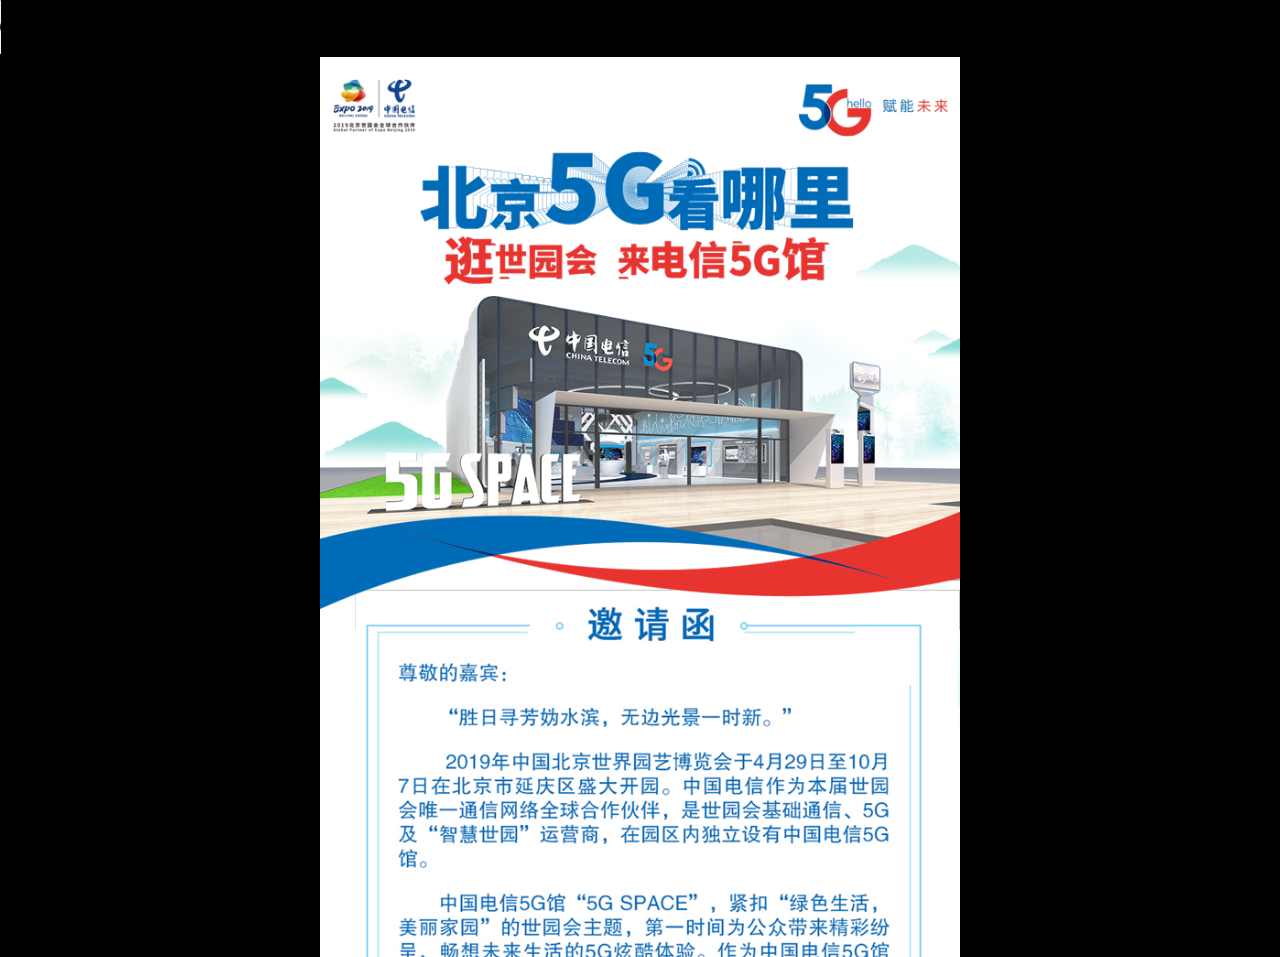
==== commit bdcc0953: "music" ====
--- a/index.html
+++ b/index.html
@@ -36,9 +36,9 @@
 </head>
 
 <body class="app" >
-	<audio autoplay>
-		<source src="bgm04.mp3" type="audio/mpeg">
-		您的浏览器不支持 audio 元素。
+	<audio controls="controls" loop="loop" autoplay="autoplay">
+		<source src="bgm04.mp3" type="audio/mpeg" />
+		Your browser does not support the audio element.
 	</audio>
 <section id="app-content" >
     <section class="pages"  >
--- a/testcss/test.css
+++ b/testcss/test.css
@@ -113,7 +113,7 @@
 
 .title_02 {
 	position:absolute;
-	top:10%;
+	top:3%;
 	width:100%;
 }
 
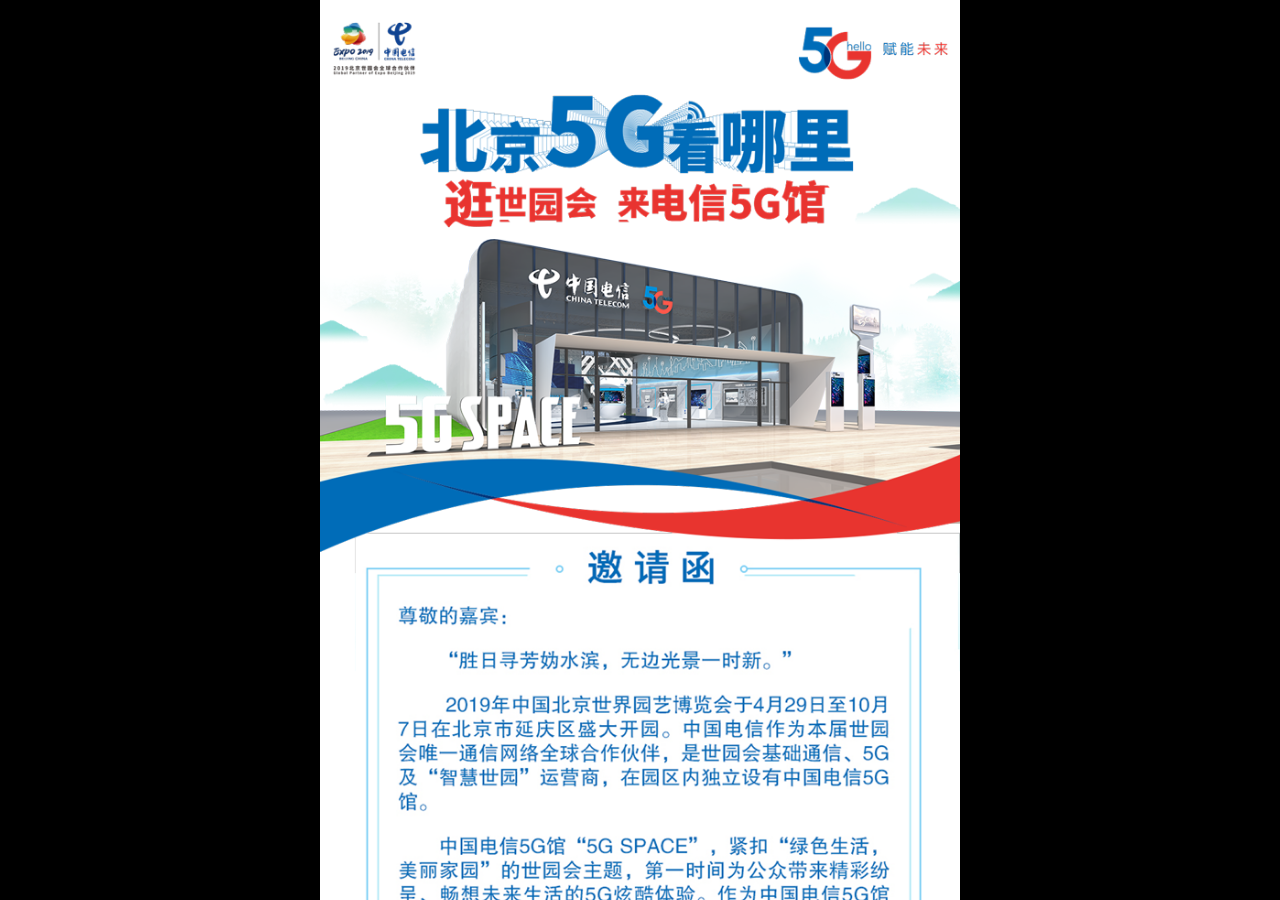
==== commit 37ceb57c: "music" ====
--- a/index.html
+++ b/index.html
@@ -13,7 +13,7 @@
     <meta http-equiv="pragram" content="no-cache"/>
 
 
-    <title></title>
+    <title>中国电信世园会5G馆”邀请函</title>
     <script type="text/javascript">
         if (/Android (\d+\.\d+)/.test(navigator.userAgent)) {
             var version = parseFloat(RegExp.$1);
@@ -36,7 +36,7 @@
 </head>
 
 <body class="app" >
-	<audio controls="controls" loop="loop" autoplay="autoplay">
+	<audio loop="loop" autoplay="autoplay">
 		<source src="bgm04.mp3" type="audio/mpeg" />
 		Your browser does not support the audio element.
 	</audio>
@@ -111,7 +111,7 @@
                     "appId": "", // 服务号可以填写appId
                     "imgUrl" : link+'/images/share.jpg',
                     "link" : link,
-                    "title": "中国电信世园会5G馆”邀请函 ",
+                    "title": "中国电信世园会5G馆”邀请函",
                     "desc" : ""                    
                 };
                 // 分享的回调
--- a/testcss/test.css
+++ b/testcss/test.css
@@ -113,8 +113,8 @@
 
 .title_02 {
 	position:absolute;
-	top:3%;
 	width:100%;
+	margin-top:0;
 }
 
 .txt_01 {
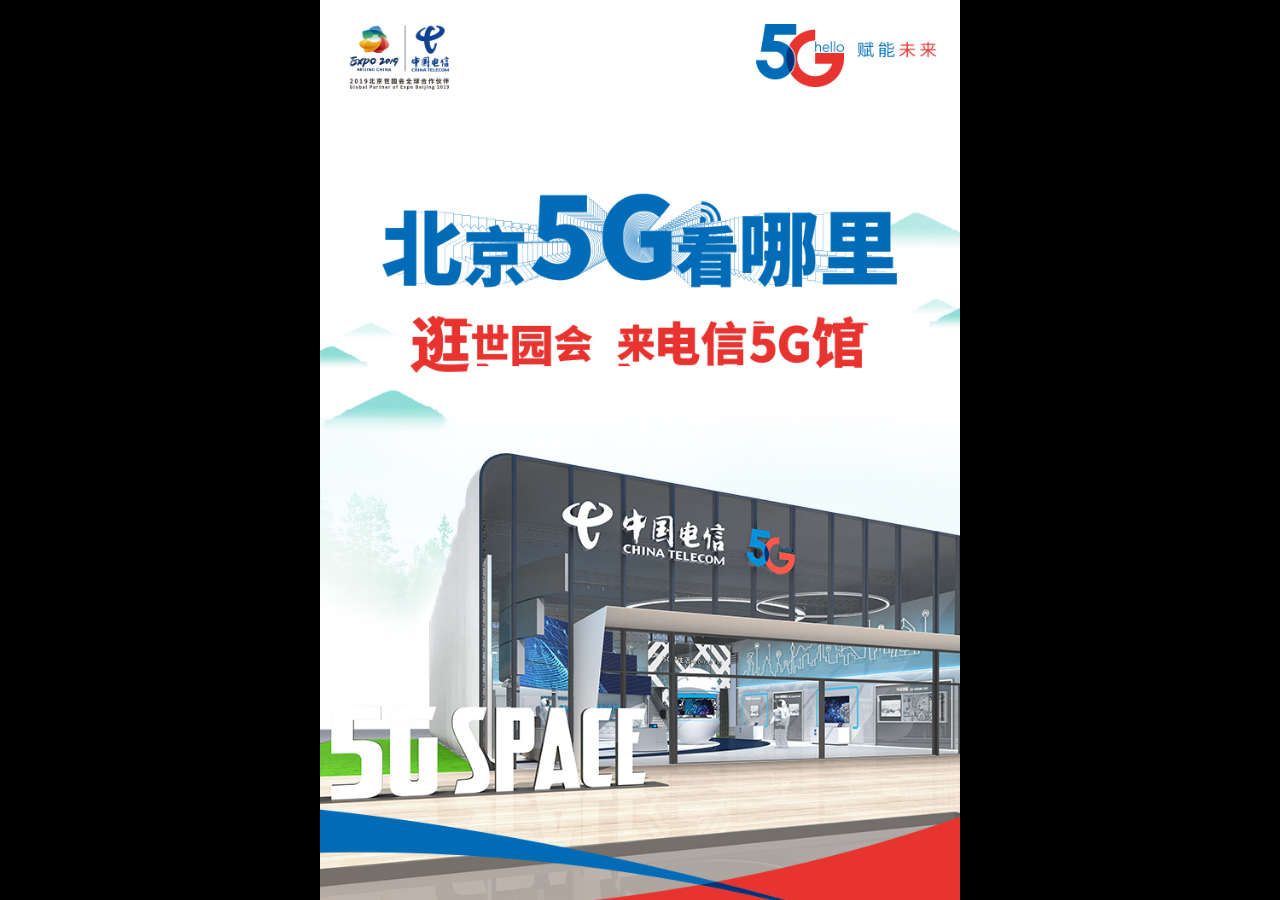
==== commit 801691c2: "首页拆分" ====
--- a/index.html
+++ b/index.html
@@ -43,7 +43,11 @@
 <section id="app-content" >
     <section class="pages"  >
 		<section class="page white"> 
-            <img class="title_01" src="images/asd1.png"/>             
+		    <img class="title_01" src="images/asd0.jpg"/>             
+		</section>	
+		
+		<section class="page white"> 
+            <img class="title_01" src="images/asd1.jpg"/>             
         </section>		
 		
 		<section class="page white"> 
@@ -52,7 +56,7 @@
 
 		<section class="page white"> 
             <img class="title_02" src="images/asd3.png"/>             
-        </section>		
+        </section>
 		
 		<section class="page white"> 
             <img class="title_02" src="images/asd4.png"/>             
@@ -67,10 +71,9 @@
         </section>		
 		
 		<section class="page white"> 
-            <img class="title_02" src="images/asd7.png"/>             
+            <img class="title_03" src="images/asd7.png"/>             
         </section>		
-        		
-  
+        		 
     </section>
 </section>
 
--- a/testcss/test.css
+++ b/testcss/test.css
@@ -147,11 +147,8 @@
 
 .title_03 {
 	position:absolute;
-	top:22%;
-	left:50%;
-	width:381px;
-	height:167px;
-	margin-left:-190px;
+	width:100%;
+	top:50px;
 }
 
 .circle_01 {
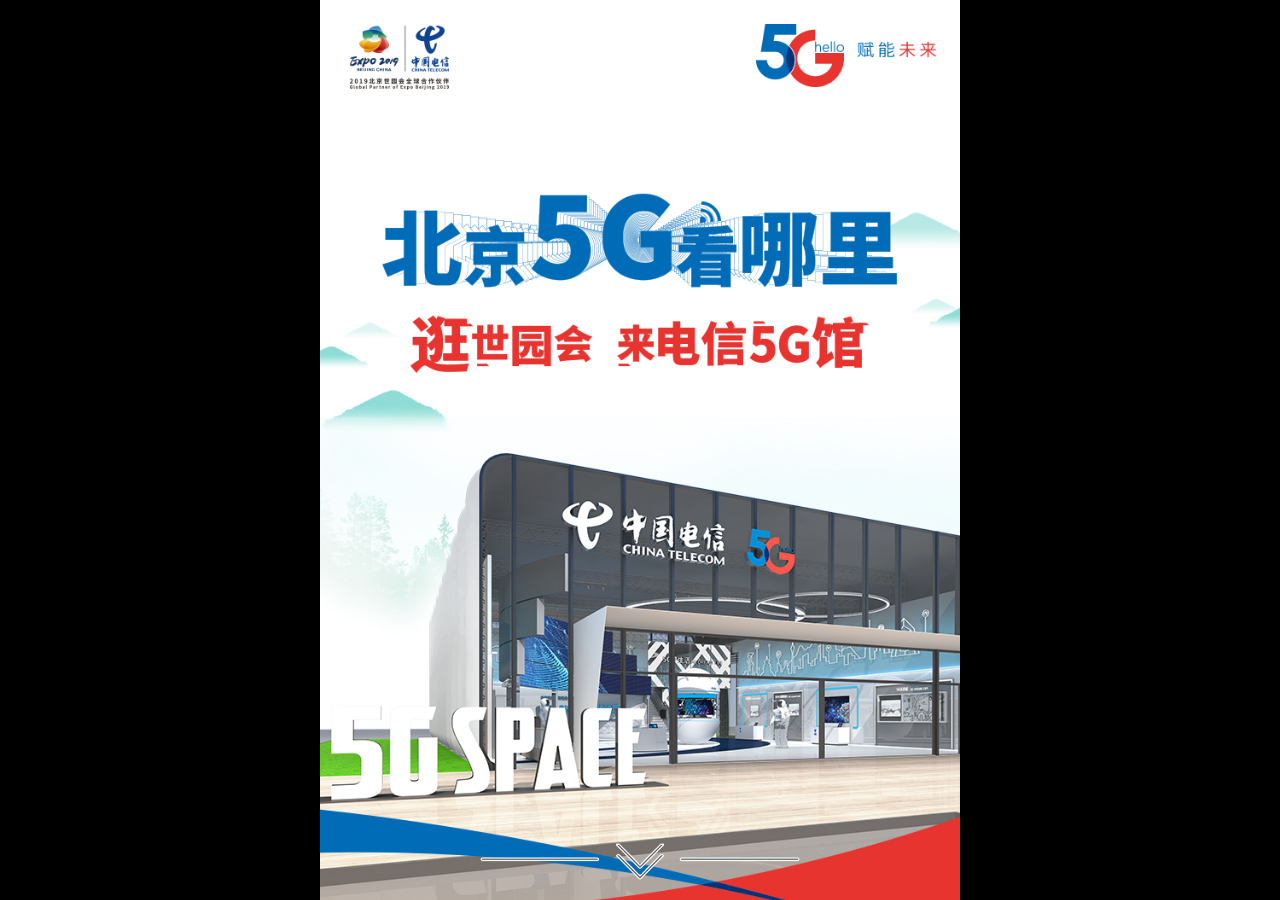
==== commit e354b666: "下一页箭头" ====
--- a/index.html
+++ b/index.html
@@ -13,7 +13,7 @@
     <meta http-equiv="pragram" content="no-cache"/>
 
 
-    <title>中国电信世园会5G馆”邀请函</title>
+    <title>“中国电信世园会5G馆”邀请函</title>
     <script type="text/javascript">
         if (/Android (\d+\.\d+)/.test(navigator.userAgent)) {
             var version = parseFloat(RegExp.$1);
@@ -43,35 +43,42 @@
 <section id="app-content" >
     <section class="pages"  >
 		<section class="page white"> 
-		    <img class="title_01" src="images/asd0.jpg"/>             
+		    <img class="title_01" src="images/asd0.jpg"/> 
+			<img class="btn_00" src="images/btn.png"/>
 		</section>	
 		
 		<section class="page white"> 
-            <img class="title_01" src="images/asd1.jpg"/>             
-        </section>		
-		
-		<section class="page white"> 
-            <img class="title_02" src="images/asd2.png"/>             
-        </section>		
-
-		<section class="page white"> 
-            <img class="title_02" src="images/asd3.png"/>             
+            <img class="title_01" src="images/asd1.jpg"/>
+			<img class="btn_00" src="images/btn.png"/>
+        </section>		
+		
+		<section class="page white"> 
+            <img class="title_02" src="images/asd2.png"/>
+			<img class="btn_00" src="images/btn.png"/>
+        </section>		
+
+		<section class="page white"> 
+            <img class="title_02" src="images/asd3.png"/>
+			<img class="btn_00" src="images/btn.png"/>
         </section>
 		
 		<section class="page white"> 
-            <img class="title_02" src="images/asd4.png"/>             
-        </section>		
-		
-		<section class="page white"> 
-            <img class="title_02" src="images/asd5.png"/>             
-        </section>		
-		
-		<section class="page white"> 
-            <img class="title_02" src="images/asd6.png"/>             
-        </section>		
-		
-		<section class="page white"> 
-            <img class="title_03" src="images/asd7.png"/>             
+            <img class="title_02" src="images/asd4.png"/>
+			<img class="btn_00" src="images/btn.png"/>
+        </section>		
+		
+		<section class="page white"> 
+            <img class="title_02" src="images/asd5.png"/>
+			<img class="btn_00" src="images/btn.png"/>
+        </section>		
+		
+		<section class="page white"> 
+            <img class="title_02" src="images/asd6.png"/>
+			<img class="btn_00" src="images/btn.png"/>
+        </section>		
+		
+		<section class="page white"> 
+            <img class="title_03" src="images/asd7.png"/>
         </section>		
         		 
     </section>
@@ -114,7 +121,7 @@
                     "appId": "", // 服务号可以填写appId
                     "imgUrl" : link+'/images/share.jpg',
                     "link" : link,
-                    "title": "中国电信世园会5G馆”邀请函",
+                    "title": "“中国电信世园会5G馆”邀请函",
                     "desc" : ""                    
                 };
                 // 分享的回调
--- a/testcss/test.css
+++ b/testcss/test.css
@@ -42,6 +42,12 @@
 	height:23px;
 	margin-left:-23px;
 	margin-top:-11px;
+}
+
+.btn_00 {
+	position: absolute;
+	bottom: 1%;
+	width: 100%;
 }
 
 .logo {
